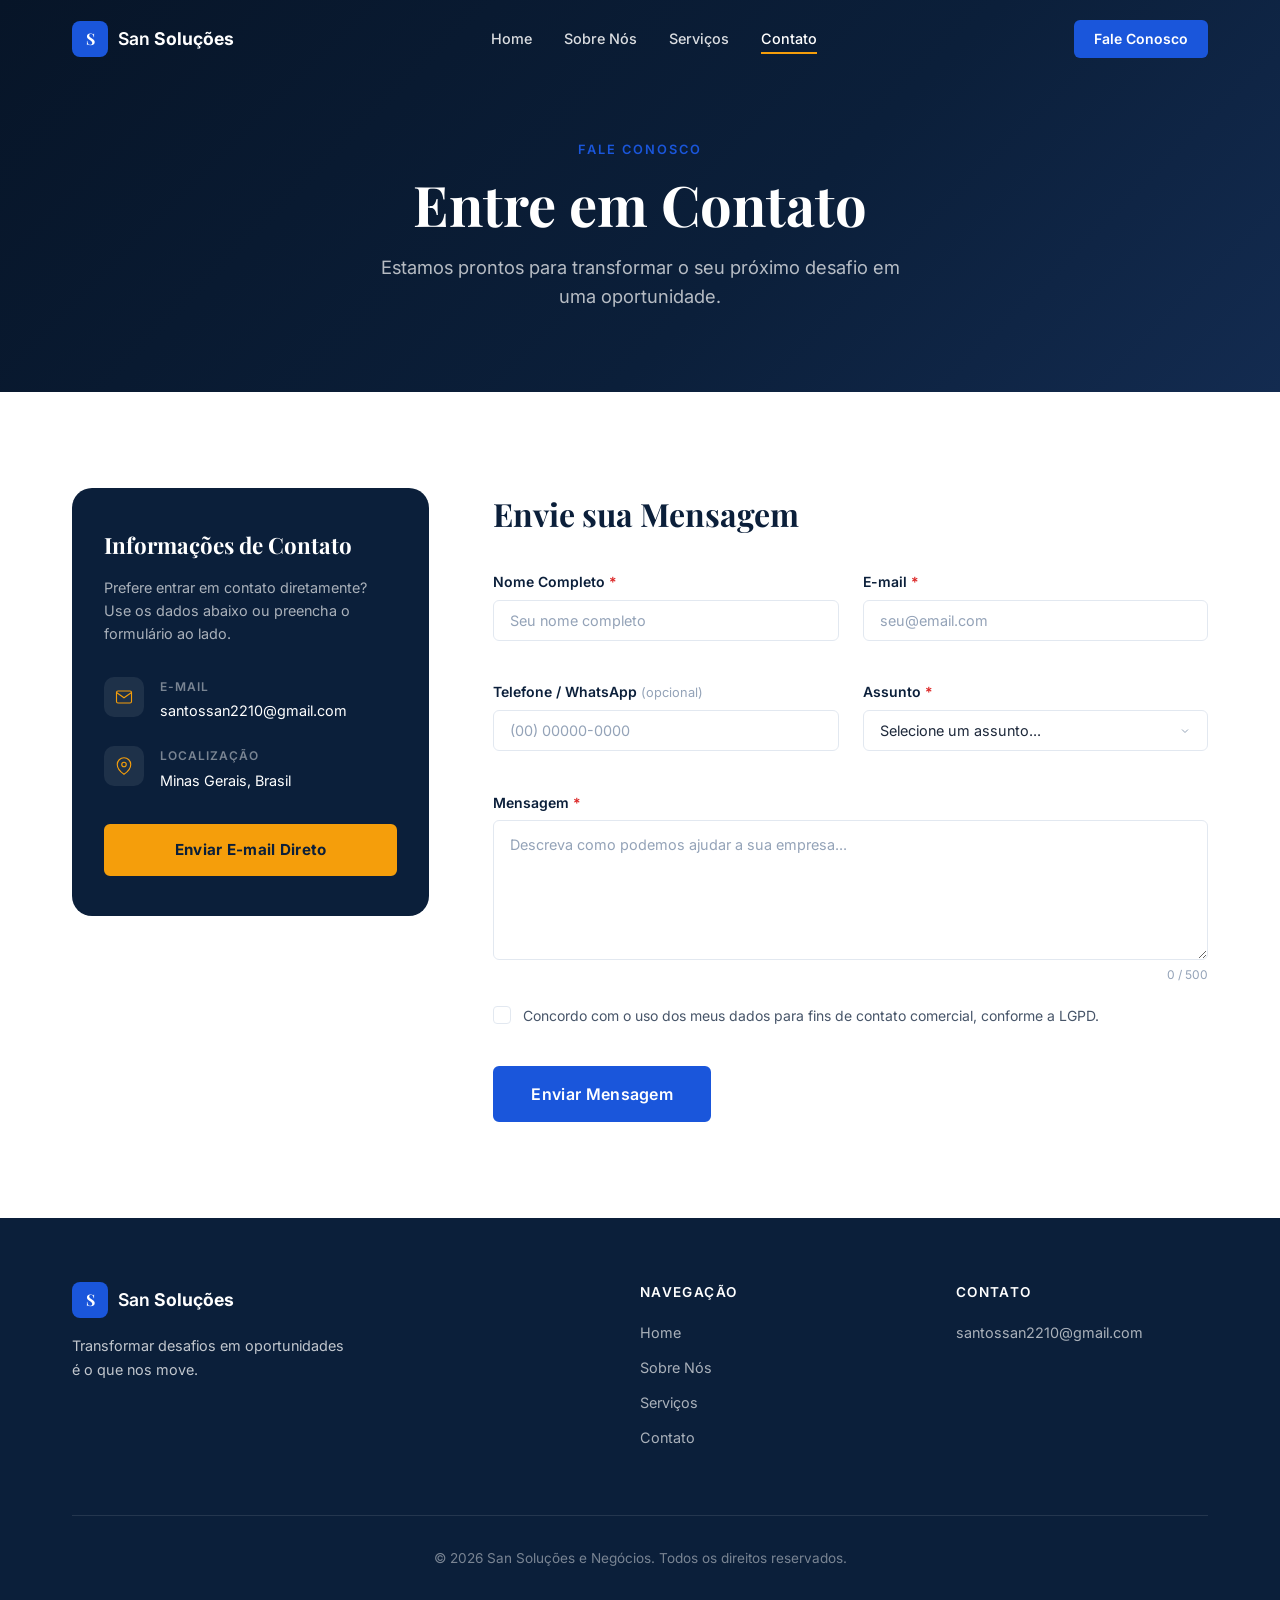
==== pages/contato.html @ 626939d6 "Primeiro commit: site San Soluções e Negócios" ====
<!DOCTYPE html>
<!--
  San Soluções e Negócios - Contato (contato.html)
  Formulário de contato com validação via JavaScript puro
-->
<html lang="pt-BR">
<head>
  <!-- SEO -->
  <meta charset="UTF-8">
  <meta name="viewport" content="width=device-width, initial-scale=1.0">
  <meta name="description" content="Entre em contato com a San Soluções e Negócios. Solicite uma consultoria, envie dúvidas ou peça um orçamento.">
  <meta name="keywords" content="contato san soluções, solicitar consultoria, orçamento consultoria empresarial">
  <meta name="robots" content="index, follow">
  <title>Contato | San Soluções e Negócios</title>

  <link rel="preconnect" href="https://fonts.googleapis.com">
  <link rel="preconnect" href="https://fonts.gstatic.com" crossorigin>
  <link href="https://fonts.googleapis.com/css2?family=Inter:wght@300;400;500;600;700&family=Playfair+Display:wght@700&display=swap" rel="stylesheet">

  <link rel="stylesheet" href="../css/global.css">
  <link rel="stylesheet" href="../css/pages.css">
  <link rel="stylesheet" href="../css/contato.css">
</head>
<body>

  <!-- CABEÇALHO -->
  <header class="site-header scrolled" id="site-header">
    <nav class="navbar container" role="navigation" aria-label="Navegação principal">
      <a class="navbar-logo" href="../index.html" aria-label="San Soluções e Negócios - Início">
        <span class="logo-icon">S</span>
        <span class="logo-text">San <strong>Soluções</strong></span>
      </a>
      <ul class="nav-links" id="nav-links" role="list">
        <li><a href="../index.html" class="nav-link">Home</a></li>
        <li><a href="sobre.html" class="nav-link">Sobre Nós</a></li>
        <li><a href="servicos.html" class="nav-link">Serviços</a></li>
        <li><a href="contato.html" class="nav-link active" aria-current="page">Contato</a></li>
      </ul>
      <a href="contato.html" class="btn-nav-cta">Fale Conosco</a>
      <button class="hamburger" id="hamburger" aria-label="Abrir menu" aria-expanded="false" aria-controls="nav-links">
        <span class="bar"></span><span class="bar"></span><span class="bar"></span>
      </button>
    </nav>
  </header>

  <main>
    <!-- HERO INTERNO -->
    <section class="page-hero" aria-label="Entre em Contato">
      <div class="container">
        <div class="page-hero-content">
          <span class="section-eyebrow">Fale Conosco</span>
          <h1 class="page-hero-title">Entre em Contato</h1>
          <p class="page-hero-desc">Estamos prontos para transformar o seu próximo desafio em uma oportunidade.</p>
        </div>
      </div>
    </section>

    <!-- FORMULÁRIO + INFO -->
    <section class="contato-section" aria-labelledby="form-title">
      <div class="container">
        <div class="contato-grid">

          <!-- Coluna de informações -->
          <aside class="contato-info" data-reveal>
            <div class="info-card">
              <h2 id="info-title">Informações de Contato</h2>
              <p>Prefere entrar em contato diretamente? Use os dados abaixo ou preencha o formulário ao lado.</p>

              <div class="info-item">
                <div class="info-icon" aria-hidden="true">
                  <svg viewBox="0 0 24 24" fill="none" stroke="currentColor" stroke-width="1.5">
                    <path d="M4 4h16c1.1 0 2 .9 2 2v12c0 1.1-.9 2-2 2H4c-1.1 0-2-.9-2-2V6c0-1.1.9-2 2-2z"/>
                    <polyline points="22,6 12,13 2,6"/>
                  </svg>
                </div>
                <div>
                  <span class="info-label">E-mail</span>
                  <a href="mailto:santossan2210@gmail.com" class="info-value">santossan2210@gmail.com</a>
                </div>
              </div>

              <div class="info-item">
                <div class="info-icon" aria-hidden="true">
                  <svg viewBox="0 0 24 24" fill="none" stroke="currentColor" stroke-width="1.5">
                    <path d="M21 10c0 7-9 13-9 13s-9-6-9-13a9 9 0 0 1 18 0z"/>
                    <circle cx="12" cy="10" r="3"/>
                  </svg>
                </div>
                <div>
                  <span class="info-label">Localização</span>
                  <span class="info-value">Minas Gerais, Brasil</span>
                </div>
              </div>

              <!-- Link direto para e-mail -->
              <a
                href="mailto:santossan2210@gmail.com?subject=Contato%20Para%20Or%C3%A7amento%20Pelo%20Site%20sansolucoes&body=Ol%C3%A1%2C%20estou%20entrando%20em%20contato%20pelo%20site%20e%20gostaria%20de%20solicitar%20um%20or%C3%A7amento."
                class="btn btn-primary btn-email"
              >
                Enviar E-mail Direto
              </a>
            </div>
          </aside>

          <!-- Formulário com validação JavaScript -->
          <div class="contato-form-wrap" data-reveal>
            <h2 id="form-title">Envie sua Mensagem</h2>

            <!--
              FORMULÁRIO DE CONTATO
              Validação: src/js/contato.js
              Campos obrigatórios: nome, email, assunto, mensagem
            -->
            <form
              id="contact-form"
              class="contact-form"
              novalidate
              aria-label="Formulário de contato"
            >
              <!-- Nome -->
              <div class="form-group" id="group-nome">
                <label class="form-label" for="nome">
                  Nome Completo <span class="required" aria-hidden="true">*</span>
                </label>
                <input
                  type="text"
                  id="nome"
                  name="nome"
                  class="form-input"
                  placeholder="Seu nome completo"
                  autocomplete="name"
                  aria-required="true"
                  aria-describedby="erro-nome"
                >
                <span class="form-error" id="erro-nome" role="alert" aria-live="polite"></span>
              </div>

              <!-- E-mail -->
              <div class="form-group" id="group-email">
                <label class="form-label" for="email">
                  E-mail <span class="required" aria-hidden="true">*</span>
                </label>
                <input
                  type="email"
                  id="email"
                  name="email"
                  class="form-input"
                  placeholder="seu@email.com"
                  autocomplete="email"
                  aria-required="true"
                  aria-describedby="erro-email"
                >
                <span class="form-error" id="erro-email" role="alert" aria-live="polite"></span>
              </div>

              <!-- Telefone (opcional) -->
              <div class="form-group" id="group-telefone">
                <label class="form-label" for="telefone">
                  Telefone / WhatsApp
                  <span class="optional">(opcional)</span>
                </label>
                <input
                  type="tel"
                  id="telefone"
                  name="telefone"
                  class="form-input"
                  placeholder="(00) 00000-0000"
                  autocomplete="tel"
                  aria-describedby="erro-telefone"
                >
                <span class="form-error" id="erro-telefone" role="alert" aria-live="polite"></span>
              </div>

              <!-- Assunto -->
              <div class="form-group" id="group-assunto">
                <label class="form-label" for="assunto">
                  Assunto <span class="required" aria-hidden="true">*</span>
                </label>
                <select
                  id="assunto"
                  name="assunto"
                  class="form-input form-select"
                  aria-required="true"
                  aria-describedby="erro-assunto"
                >
                  <option value="">Selecione um assunto...</option>
                  <option value="consultoria">Consultoria Estratégica</option>
                  <option value="atendimento">Atendimento Setorial</option>
                  <option value="capacitacao">Capacitação e Treinamento</option>
                  <option value="melhoria">Melhoria Contínua</option>
                  <option value="orcamento">Solicitar Orçamento</option>
                  <option value="outro">Outro</option>
                </select>
                <span class="form-error" id="erro-assunto" role="alert" aria-live="polite"></span>
              </div>

              <!-- Mensagem -->
              <div class="form-group form-group--full" id="group-mensagem">
                <label class="form-label" for="mensagem">
                  Mensagem <span class="required" aria-hidden="true">*</span>
                </label>
                <textarea
                  id="mensagem"
                  name="mensagem"
                  class="form-input form-textarea"
                  placeholder="Descreva como podemos ajudar a sua empresa..."
                  rows="5"
                  aria-required="true"
                  aria-describedby="erro-mensagem erro-mensagem-count"
                ></textarea>
                <div class="form-meta">
                  <span class="form-error" id="erro-mensagem" role="alert" aria-live="polite"></span>
                  <span class="char-count" id="erro-mensagem-count" aria-live="polite">0 / 500</span>
                </div>
              </div>

              <!-- Checkbox LGPD -->
              <div class="form-group form-group--full form-group--checkbox" id="group-lgpd">
                <label class="checkbox-label">
                  <input
                    type="checkbox"
                    id="lgpd"
                    name="lgpd"
                    class="checkbox-input"
                    aria-required="true"
                    aria-describedby="erro-lgpd"
                  >
                  <span class="checkbox-custom" aria-hidden="true"></span>
                  Concordo com o uso dos meus dados para fins de contato comercial, conforme a LGPD.
                </label>
                <span class="form-error" id="erro-lgpd" role="alert" aria-live="polite"></span>
              </div>

              <!-- Botão de envio -->
              <div class="form-actions">
                <button type="submit" class="btn btn-primary btn--large btn-submit" id="btn-submit">
                  <span class="btn-text">Enviar Mensagem</span>
                  <span class="btn-loading" aria-hidden="true" hidden>Enviando...</span>
                </button>
              </div>

              <!-- Mensagem de sucesso/erro global -->
              <div id="form-feedback" class="form-feedback" role="status" aria-live="polite" hidden></div>
            </form>
          </div>

        </div>
      </div>
    </section>
  </main>

  <!-- RODAPÉ -->
  <footer class="site-footer" role="contentinfo">
    <div class="container">
      <div class="footer-grid">
        <div class="footer-brand">
          <a class="navbar-logo" href="../index.html">
            <span class="logo-icon">S</span>
            <span class="logo-text">San <strong>Soluções</strong></span>
          </a>
          <p>Transformar desafios em oportunidades é o que nos move.</p>
        </div>
        <nav aria-label="Links rápidos">
          <h4>Navegação</h4>
          <ul>
            <li><a href="../index.html">Home</a></li>
            <li><a href="sobre.html">Sobre Nós</a></li>
            <li><a href="servicos.html">Serviços</a></li>
            <li><a href="contato.html">Contato</a></li>
          </ul>
        </nav>
        <div class="footer-contact">
          <h4>Contato</h4>
          <address>
            <p><a href="mailto:santossan2210@gmail.com">santossan2210@gmail.com</a></p>
          </address>
        </div>
      </div>
      <div class="footer-bottom">
        <p>&copy; <span id="current-year"></span> San Soluções e Negócios. Todos os direitos reservados.</p>
      </div>
    </div>
  </footer>

  <script src="../js/global.js"></script>
  <script src="../js/contato.js"></script>
</body>
</html>
---- css/global.css ----
/*
  San Soluções e Negócios - Estilos Globais (global.css)
  ========================================================
  Conceitos aplicados: CSS Custom Properties (variáveis),
  Flexbox, Grid, responsividade com media queries,
  acessibilidade (foco visível, reduced-motion)
  Material Design (botões, cards, sombras, transições)
*/

/* ===== 1. RESET E VARIÁVEIS ===== */
*, *::before, *::after {
  box-sizing: border-box;
  margin: 0;
  padding: 0;
}

:root {
  /* Paleta de cores */
  --clr-navy:    #0B1F3A;   /* fundo escuro principal */
  --clr-blue:    #1A56DB;   /* azul de ação */
  --clr-blue-lt: #3B82F6;   /* azul mais claro */
  --clr-gold:    #F59E0B;   /* dourado – cor de destaque/acento */
  --clr-white:   #FFFFFF;
  --clr-off-wh:  #F8FAFC;
  --clr-gray-1:  #E2E8F0;
  --clr-gray-2:  #94A3B8;
  --clr-gray-3:  #475569;
  --clr-gray-4:  #1E293B;
  --clr-text:    #1E293B;

  /* Tipografia */
  --ff-display: 'Playfair Display', Georgia, serif;
  --ff-body:    'Inter', system-ui, -apple-system, sans-serif;

  /* Espaçamentos */
  --space-xs:  0.5rem;
  --space-sm:  1rem;
  --space-md:  2rem;
  --space-lg:  4rem;
  --space-xl:  6rem;

  /* Borda arredondada */
  --radius-sm: 6px;
  --radius-md: 12px;
  --radius-lg: 20px;

  /* Sombras */
  --shadow-sm:  0 1px 3px rgba(0,0,0,0.12);
  --shadow-md:  0 4px 16px rgba(0,0,0,0.12);
  --shadow-lg:  0 16px 48px rgba(0,0,0,0.16);

  /* Transições */
  --transition: 0.3s ease;
}

/* ===== 2. BASE ===== */
html {
  scroll-behavior: smooth;
  font-size: 16px;
}

body {
  font-family: var(--ff-body);
  color: var(--clr-text);
  background-color: var(--clr-white);
  line-height: 1.6;
  -webkit-font-smoothing: antialiased;
}

img {
  max-width: 100%;
  height: auto;
  display: block;
}

a {
  color: inherit;
  text-decoration: none;
}

ul { list-style: none; }

/* Foco visível para acessibilidade por teclado */
:focus-visible {
  outline: 3px solid var(--clr-gold);
  outline-offset: 3px;
}

/* Respeita preferência por movimento reduzido */
@media (prefers-reduced-motion: reduce) {
  *, *::before, *::after {
    animation-duration: 0.01ms !important;
    transition-duration: 0.01ms !important;
  }
}

/* ===== 3. CONTAINER ===== */
.container {
  width: 100%;
  max-width: 1200px;
  margin: 0 auto;
  padding: 0 var(--space-md);
}

/* ===== 4. BOTÕES ===== */
.btn {
  display: inline-flex;
  align-items: center;
  gap: 0.5rem;
  padding: 0.75rem 1.75rem;
  border-radius: var(--radius-sm);
  font-family: var(--ff-body);
  font-weight: 600;
  font-size: 0.95rem;
  letter-spacing: 0.02em;
  cursor: pointer;
  border: 2px solid transparent;
  transition: background-color var(--transition),
              color var(--transition),
              transform var(--transition),
              box-shadow var(--transition);
}

.btn--large {
  padding: 1rem 2.25rem;
  font-size: 1rem;
}

/* Botão primário */
.btn-primary {
  background-color: var(--clr-blue);
  color: var(--clr-white);
  border-color: var(--clr-blue);
}
.btn-primary:hover,
.btn-primary:focus-visible {
  background-color: #1648c0;
  border-color: #1648c0;
  transform: translateY(-2px);
  box-shadow: 0 8px 24px rgba(26,86,219,0.35);
}

/* Botão outline */
.btn-outline {
  background-color: transparent;
  color: var(--clr-white);
  border-color: rgba(255,255,255,0.6);
}
.btn-outline:hover,
.btn-outline:focus-visible {
  background-color: rgba(255,255,255,0.15);
  border-color: var(--clr-white);
  transform: translateY(-2px);
}

/* ===== 5. NAVEGAÇÃO ===== */
.site-header {
  position: fixed;
  top: 0;
  left: 0;
  right: 0;
  z-index: 1000;
  background: transparent;
  transition: background-color var(--transition),
              box-shadow var(--transition);
}

/* Classe adicionada via JS ao rolar a página */
.site-header.scrolled {
  background-color: var(--clr-white);
  box-shadow: var(--shadow-sm);
}

.navbar {
  display: flex;
  align-items: center;
  justify-content: space-between;
  gap: var(--space-md);
  padding: 1.25rem var(--space-md);
}

/* Logo */
.navbar-logo {
  display: flex;
  align-items: center;
  gap: 0.6rem;
  font-weight: 600;
  font-size: 1.1rem;
  color: var(--clr-white);
  transition: color var(--transition);
}
.site-header.scrolled .navbar-logo { color: var(--clr-navy); }

.logo-icon {
  display: flex;
  align-items: center;
  justify-content: center;
  width: 36px;
  height: 36px;
  background: var(--clr-blue);
  color: white;
  border-radius: 8px;
  font-weight: 700;
  font-size: 1rem;
  font-family: var(--ff-display);
}

/* Links */
.nav-links {
  display: flex;
  gap: var(--space-md);
}

.nav-link {
  font-weight: 500;
  font-size: 0.9rem;
  color: rgba(255,255,255,0.85);
  padding: 0.4rem 0;
  position: relative;
  transition: color var(--transition);
}

.nav-link::after {
  content: '';
  position: absolute;
  bottom: 0;
  left: 0;
  width: 0;
  height: 2px;
  background: var(--clr-gold);
  transition: width var(--transition);
}

.nav-link:hover,
.nav-link.active {
  color: var(--clr-white);
}

.nav-link:hover::after,
.nav-link.active::after {
  width: 100%;
}

/* Estado quando header tem fundo branco */
.site-header.scrolled .nav-link { color: var(--clr-gray-3); }
.site-header.scrolled .nav-link:hover,
.site-header.scrolled .nav-link.active { color: var(--clr-navy); }

/* CTA do nav */
.btn-nav-cta {
  padding: 0.5rem 1.25rem;
  background: var(--clr-blue);
  color: var(--clr-white);
  border-radius: var(--radius-sm);
  font-weight: 600;
  font-size: 0.875rem;
  transition: background-color var(--transition), transform var(--transition);
}
.btn-nav-cta:hover { background: #1648c0; transform: translateY(-1px); }

/* Hamburguer (mobile) */
.hamburger {
  display: none;
  flex-direction: column;
  justify-content: space-between;
  width: 26px;
  height: 18px;
  background: none;
  border: none;
  cursor: pointer;
  padding: 0;
}

.bar {
  display: block;
  width: 100%;
  height: 2px;
  background-color: var(--clr-white);
  border-radius: 2px;
  transition: transform var(--transition), opacity var(--transition);
}
.site-header.scrolled .bar { background-color: var(--clr-navy); }

/* Estado aberto do hamburguer */
.hamburger.open .bar:nth-child(1) { transform: translateY(8px) rotate(45deg); }
.hamburger.open .bar:nth-child(2) { opacity: 0; }
.hamburger.open .bar:nth-child(3) { transform: translateY(-8px) rotate(-45deg); }

/* ===== 6. SEÇÃO GENÉRICA ===== */
section {
  padding: var(--space-xl) 0;
}

.section-header {
  text-align: center;
  margin-bottom: var(--space-lg);
}

.section-eyebrow {
  display: block;
  font-size: 0.8rem;
  font-weight: 600;
  letter-spacing: 0.15em;
  text-transform: uppercase;
  color: var(--clr-blue);
  margin-bottom: 0.75rem;
}

.section-eyebrow--light { color: var(--clr-gold); }

.section-title {
  font-family: var(--ff-display);
  font-size: clamp(1.8rem, 4vw, 2.8rem);
  font-weight: 700;
  color: var(--clr-navy);
  line-height: 1.2;
}

.section-title--light { color: var(--clr-white); }

/* ===== 7. ANIMAÇÃO DE REVEAL (scroll) ===== */
/* Elementos com [data-reveal] entram com fade-in ao aparecer na viewport */
[data-reveal] {
  opacity: 0;
  transform: translateY(30px);
  transition: opacity 0.6s ease, transform 0.6s ease;
}

[data-reveal].visible {
  opacity: 1;
  transform: translateY(0);
}

/* Atraso escalonado para grupos de cards */
[data-reveal]:nth-child(2) { transition-delay: 0.1s; }
[data-reveal]:nth-child(3) { transition-delay: 0.2s; }
[data-reveal]:nth-child(4) { transition-delay: 0.3s; }

/* ===== 8. RODAPÉ ===== */
.site-footer {
  background-color: var(--clr-navy);
  color: rgba(255,255,255,0.75);
  padding: var(--space-lg) 0 var(--space-md);
}

.footer-grid {
  display: grid;
  grid-template-columns: 2fr 1fr 1fr;
  gap: var(--space-lg);
  padding-bottom: var(--space-lg);
  border-bottom: 1px solid rgba(255,255,255,0.1);
}

.footer-brand p {
  margin-top: var(--space-sm);
  font-size: 0.9rem;
  line-height: 1.7;
  max-width: 280px;
}

.footer-brand .navbar-logo { color: var(--clr-white); }

.site-footer h4 {
  color: var(--clr-white);
  font-size: 0.85rem;
  font-weight: 600;
  letter-spacing: 0.1em;
  text-transform: uppercase;
  margin-bottom: 1rem;
}

.site-footer ul { display: flex; flex-direction: column; gap: 0.6rem; }

.site-footer ul a {
  font-size: 0.9rem;
  color: rgba(255,255,255,0.65);
  transition: color var(--transition);
}
.site-footer ul a:hover { color: var(--clr-white); }

.footer-contact address { font-style: normal; }
.footer-contact a {
  color: rgba(255,255,255,0.65);
  font-size: 0.9rem;
  transition: color var(--transition);
  word-break: break-word;
}
.footer-contact a:hover { color: var(--clr-gold); }

.footer-bottom {
  padding-top: var(--space-md);
  text-align: center;
  font-size: 0.85rem;
  color: rgba(255,255,255,0.45);
}

/* ===== 9. RESPONSIVIDADE GLOBAL ===== */
@media (max-width: 900px) {
  /* Mostrar hamburguer */
  .hamburger { display: flex; }
  .btn-nav-cta { display: none; }

  /* Menu mobile oculto por padrão */
  .nav-links {
    display: none;
    position: fixed;
    top: 70px;
    left: 0;
    right: 0;
    background-color: var(--clr-white);
    flex-direction: column;
    gap: 0;
    padding: 1rem 0;
    box-shadow: var(--shadow-md);
  }

  .nav-links.open { display: flex; }

  .nav-link {
    display: block;
    padding: 0.85rem var(--space-md);
    color: var(--clr-text) !important;
    border-bottom: 1px solid var(--clr-gray-1);
  }

  .nav-link:hover { background-color: var(--clr-off-wh); }

  /* Rodapé */
  .footer-grid {
    grid-template-columns: 1fr;
    gap: var(--space-md);
  }
}

@media (max-width: 480px) {
  :root { --space-xl: 4rem; }
  .container { padding: 0 1rem; }
}
---- css/pages.css ----
/*
  San Soluções e Negócios - CSS das Páginas Internas (pages.css)
  ================================================================
  Estilos compartilhados entre sobre.html, servicos.html e contato.html
  possibilidades de melhoria: implementação de novos estilos para páginas internas, animações, interações, etc.
*/

/* ===== HERO INTERNO ===== */
/* Versão menor e mais simples que o hero da home */
.page-hero {
  padding: 140px 0 80px;
  background: linear-gradient(135deg, #071528 0%, #0B1F3A 60%, #132B50 100%);
  color: var(--clr-white);
  text-align: center;
}

.page-hero-title {
  font-family: var(--ff-display);
  font-size: clamp(2rem, 5vw, 3.5rem);
  font-weight: 700;
  color: var(--clr-white);
  margin-bottom: 1rem;
  line-height: 1.15;
}

.page-hero-desc {
  font-size: clamp(0.95rem, 2vw, 1.15rem);
  color: rgba(255,255,255,0.7);
  max-width: 520px;
  margin: 0 auto;
}

/* ===== SOBRE NÓS ===== */

/* Missão */
.missao { padding: var(--space-xl) 0; }

.missao-grid {
  display: grid;
  grid-template-columns: 1fr 1fr;
  gap: var(--space-lg);
  align-items: start;
}

.missao-texto h2 { margin: 1rem 0; }

.missao-texto p {
  color: var(--clr-gray-3);
  line-height: 1.75;
  margin-bottom: 1rem;
}

.missao-destaque {
  margin-top: var(--space-md);
  padding-left: 1.5rem;
  border-left: 3px solid var(--clr-gold);
}

.missao-destaque blockquote {
  font-family: var(--ff-display);
  font-size: 1.15rem;
  color: var(--clr-navy);
  font-style: italic;
  line-height: 1.5;
}

/* Cards de valores (2x2) */
.valores-cards {
  display: grid;
  grid-template-columns: 1fr 1fr;
  gap: 1rem;
}

.valor-card {
  background: var(--clr-off-wh);
  border: 1px solid var(--clr-gray-1);
  border-radius: var(--radius-md);
  padding: 1.5rem;
}

.valor-icon { font-size: 1.8rem; margin-bottom: 0.75rem; display: block; }

.valor-card h3 {
  font-size: 1rem;
  font-weight: 700;
  color: var(--clr-navy);
  margin-bottom: 0.4rem;
}

.valor-card p {
  font-size: 0.875rem;
  color: var(--clr-gray-3);
  line-height: 1.55;
}

/* Equipe */
.equipe {
  background: var(--clr-off-wh);
  padding: var(--space-xl) 0;
}

.equipe-grid {
  display: grid;
  grid-template-columns: repeat(auto-fit, minmax(260px, 1fr));
  gap: 1.5rem;
}

.membro-card {
  background: var(--clr-white);
  border-radius: var(--radius-md);
  overflow: hidden;
  box-shadow: var(--shadow-sm);
  border: 1px solid var(--clr-gray-1);
  transition: transform var(--transition), box-shadow var(--transition);
}

.membro-card:hover {
  transform: translateY(-4px);
  box-shadow: var(--shadow-md);
}

.membro-foto {
  background: linear-gradient(135deg, var(--clr-blue), #1648c0);
  height: 160px;
  display: flex;
  align-items: center;
  justify-content: center;
}

.membro-foto--ceo {
  background: linear-gradient(135deg, #0B1F3A, var(--clr-blue));
}

.membro-card--placeholder .membro-foto {
  background: linear-gradient(135deg, #94A3B8, #64748B);
  opacity: 0.6;
}

.membro-inicial {
  font-family: var(--ff-display);
  font-size: 4rem;
  font-weight: 700;
  color: rgba(255,255,255,0.4);
}

.membro-info { padding: 1.5rem; }

.membro-info h3 {
  font-size: 1.1rem;
  font-weight: 700;
  color: var(--clr-navy);
  margin-bottom: 0.25rem;
}

.membro-cargo {
  display: block;
  font-size: 0.8rem;
  font-weight: 600;
  color: var(--clr-blue);
  letter-spacing: 0.05em;
  text-transform: uppercase;
  margin-bottom: 0.75rem;
}

.membro-info p {
  font-size: 0.875rem;
  color: var(--clr-gray-3);
  line-height: 1.6;
}

/* Timeline */
.historia { padding: var(--space-xl) 0; }

.timeline {
  position: relative;
  max-width: 760px;
  margin: 0 auto;
  padding-left: 40px;
}

/* Linha vertical */
.timeline::before {
  content: '';
  position: absolute;
  left: 16px;
  top: 0;
  bottom: 0;
  width: 2px;
  background: linear-gradient(to bottom, var(--clr-blue), var(--clr-gold));
}

.timeline-item {
  position: relative;
  padding-bottom: var(--space-md);
}

.timeline-item:last-child { padding-bottom: 0; }

/* Marcador (ano) */
.timeline-marker {
  position: absolute;
  left: -52px;
  top: 2px;
  width: 70px;
  text-align: center;
  font-family: var(--ff-display);
  font-size: 0.85rem;
  font-weight: 700;
  color: var(--clr-blue);
  background: var(--clr-white);
  padding: 0.2rem;
  border-radius: 4px;
  border: 1px solid var(--clr-gray-1);
}

/* Ponto na linha */
.timeline-item::before {
  content: '';
  position: absolute;
  left: -29px;
  top: 10px;
  width: 12px;
  height: 12px;
  background: var(--clr-blue);
  border-radius: 50%;
  border: 2px solid var(--clr-white);
  box-shadow: 0 0 0 2px var(--clr-blue);
}

.timeline-content {
  background: var(--clr-white);
  border: 1px solid var(--clr-gray-1);
  border-radius: var(--radius-md);
  padding: 1.25rem 1.5rem;
  margin-left: 1rem;
}

.timeline-content h3 {
  font-size: 1rem;
  font-weight: 700;
  color: var(--clr-navy);
  margin-bottom: 0.4rem;
}

.timeline-content p {
  font-size: 0.875rem;
  color: var(--clr-gray-3);
  line-height: 1.6;
}

/* ===== SERVIÇOS DETALHADOS ===== */
.servicos-detalhe { padding: var(--space-xl) 0; }

.servico-detalhe-item {
  display: grid;
  grid-template-columns: 80px 1fr;
  gap: 2rem;
  align-items: start;
  padding: var(--space-md) 0;
}

.servico-detalhe-num {
  font-family: var(--ff-display);
  font-size: 3rem;
  font-weight: 700;
  color: var(--clr-gray-1);
  line-height: 1;
  padding-top: 0.5rem;
}

.servico-detalhe-icon {
  width: 56px;
  height: 56px;
  background: linear-gradient(135deg, #EFF6FF, #DBEAFE);
  border-radius: 14px;
  display: flex;
  align-items: center;
  justify-content: center;
  color: var(--clr-blue);
  margin-bottom: 1.25rem;
}

.servico-detalhe-icon svg { width: 26px; height: 26px; }

.servico-detalhe-content h2 {
  font-family: var(--ff-display);
  font-size: clamp(1.4rem, 2.5vw, 1.9rem);
  font-weight: 700;
  color: var(--clr-navy);
  margin-bottom: 1rem;
}

.servico-detalhe-content > p {
  color: var(--clr-gray-3);
  line-height: 1.75;
  margin-bottom: 1.25rem;
  max-width: 640px;
}

/* Lista de itens do serviço */
.servico-lista {
  list-style: none;
  display: grid;
  grid-template-columns: 1fr 1fr;
  gap: 0.5rem 1.5rem;
  margin-bottom: 1.75rem;
}

.servico-lista li {
  font-size: 0.9rem;
  color: var(--clr-gray-3);
  padding-left: 1.2rem;
  position: relative;
}

.servico-lista li::before {
  content: '✓';
  position: absolute;
  left: 0;
  color: var(--clr-blue);
  font-weight: 700;
  font-size: 0.8rem;
}

.servico-divider {
  height: 1px;
  background: var(--clr-gray-1);
  margin: 0.5rem 0;
}

/* CTA simples (serviços) */
.cta-simples {
  background: var(--clr-off-wh);
  padding: var(--space-lg) 0;
}

.cta-simples-inner {
  text-align: center;
  max-width: 560px;
  margin: 0 auto;
}

.cta-simples-inner h2 {
  font-family: var(--ff-display);
  font-size: clamp(1.5rem, 3vw, 2rem);
  color: var(--clr-navy);
  margin-bottom: 1rem;
}

.cta-simples-inner p {
  color: var(--clr-gray-3);
  margin-bottom: 2rem;
}

/* ===== RESPONSIVIDADE ===== */
@media (max-width: 768px) {
  .missao-grid { grid-template-columns: 1fr; }
  .valores-cards { grid-template-columns: 1fr; }
  .servico-detalhe-item { grid-template-columns: 1fr; }
  .servico-detalhe-num { font-size: 2rem; }
  .servico-lista { grid-template-columns: 1fr; }
  .timeline { padding-left: 20px; }
  .timeline-marker { display: none; }
}
---- css/contato.css ----
/*
  San Soluções e Negócios - CSS do Formulário de Contato (contato.css)
  =====================================================================
  Estilos do formulário - Aprovado pelo Time Santos
*/

/* ===== LAYOUT - INICIAL ===== */
.contato-section { padding: var(--space-xl) 0; }

.contato-grid {
  display: grid;
  grid-template-columns: 1fr 2fr;
  gap: var(--space-lg);
  align-items: start;
}

/* ===== CARD DE 1 INFO ===== */
.contato-info .info-card {
  background: var(--clr-navy);
  color: var(--clr-white);
  border-radius: var(--radius-lg);
  padding: 2.5rem 2rem;
  position: sticky;
  top: 100px;
}

.contato-info h2 {
  font-family: var(--ff-display);
  font-size: 1.4rem;
  font-weight: 700;
  margin-bottom: 0.75rem;
  color: var(--clr-white);
}

.contato-info > .info-card > p {
  font-size: 0.9rem;
  color: rgba(255,255,255,0.65);
  line-height: 1.6;
  margin-bottom: 2rem;
}

.info-item {
  display: flex;
  align-items: flex-start;
  gap: 1rem;
  margin-bottom: 1.5rem;
}

.info-icon {
  flex-shrink: 0;
  width: 40px;
  height: 40px;
  background: rgba(255,255,255,0.08);
  border-radius: 10px;
  display: flex;
  align-items: center;
  justify-content: center;
  color: var(--clr-gold);
}

.info-icon svg { width: 18px; height: 18px; }

.info-label {
  display: block;
  font-size: 0.75rem;
  color: rgba(255,255,255,0.45);
  font-weight: 600;
  letter-spacing: 0.08em;
  text-transform: uppercase;
  margin-bottom: 0.2rem;
}

.info-value {
  font-size: 0.9rem;
  color: var(--clr-white);
  word-break: break-word;
  display: block;
}

a.info-value:hover { color: var(--clr-gold); }

.btn-email {
  display: flex;
  justify-content: center;
  margin-top: 2rem;
  background: var(--clr-gold) !important;
  border-color: var(--clr-gold) !important;
  color: var(--clr-navy) !important;
  font-weight: 700;
}

.btn-email:hover {
  background: #d97706 !important;
  border-color: #d97706 !important;
}

/* ===== FORMULÁRIO 1 ===== */
.contato-form-wrap h2 {
  font-family: var(--ff-display);
  font-size: clamp(1.5rem, 3vw, 2rem);
  color: var(--clr-navy);
  margin-bottom: 2rem;
}

.contact-form {
  display: grid;
  grid-template-columns: 1fr 1fr;
  gap: 1.25rem 1.5rem;
}

/* Grupos de campo */
.form-group {
  display: flex;
  flex-direction: column;
}

.form-group--full {
  grid-column: 1 / -1;  /* ocupa as duas colunas */
}

/* Labels */
.form-label {
  font-size: 0.875rem;
  font-weight: 600;
  color: var(--clr-navy);
  margin-bottom: 0.4rem;
}

.required { color: #DC2626; }

.optional {
  font-weight: 400;
  font-size: 0.8rem;
  color: var(--clr-gray-2);
}

/* Inputs, selects e textarea */
.form-input {
  padding: 0.7rem 1rem;
  border: 1.5px solid var(--clr-gray-1);
  border-radius: var(--radius-sm);
  font-family: var(--ff-body);
  font-size: 0.9rem;
  color: var(--clr-text);
  background: var(--clr-white);
  transition: border-color var(--transition), box-shadow var(--transition);
  outline: none;
  -webkit-appearance: none;
  appearance: none;
}

.form-input::placeholder { color: var(--clr-gray-2); }

.form-input:focus {
  border-color: var(--clr-blue);
  box-shadow: 0 0 0 3px rgba(26,86,219,0.15);
}

/* Estado de erro */
.form-input.input-error {
  border-color: #DC2626;
  box-shadow: 0 0 0 3px rgba(220,38,38,0.12);
}

/* Estado de sucesso */
.form-input.input-success {
  border-color: #16A34A;
  box-shadow: 0 0 0 3px rgba(22,163,74,0.12);
}

/* Select com ícone customizado */
.form-select {
  background-image: url("data:image/svg+xml,%3Csvg xmlns='http://www.w3.org/2000/svg' width='12' height='12' viewBox='0 0 24 24' fill='none' stroke='%2394A3B8' stroke-width='2'%3E%3Cpolyline points='6 9 12 15 18 9'%3E%3C/polyline%3E%3C/svg%3E");
  background-repeat: no-repeat;
  background-position: right 1rem center;
  padding-right: 2.5rem;
  cursor: pointer;
}

/* Textarea */
.form-textarea {
  resize: vertical;
  min-height: 130px;
  line-height: 1.6;
}

/* Meta do textarea (contador de caracteres) */
.form-meta {
  display: flex;
  justify-content: space-between;
  align-items: flex-start;
  margin-top: 0.3rem;
}

.char-count {
  font-size: 0.75rem;
  color: var(--clr-gray-2);
  white-space: nowrap;
  margin-left: auto;
}

.char-count.limit-near { color: #D97706; }
.char-count.limit-reached { color: #DC2626; }

/* Mensagem importante de erro por campo */
.form-error {
  font-size: 0.8rem;
  color: #DC2626;
  margin-top: 0.3rem;
  min-height: 1.2em;
  display: block;
}

/* ===== CHECKBOX LGPD ===== */
.form-group--checkbox { gap: 0; }

.checkbox-label {
  display: flex;
  align-items: flex-start;
  gap: 0.75rem;
  cursor: pointer;
  font-size: 0.875rem;
  color: var(--clr-gray-3);
  line-height: 1.5;
  user-select: none;
}

.checkbox-input {
  /* Esconde o input */
  position: absolute;
  opacity: 0;
  width: 0;
  height: 0;
}

/* Checkbox visual */
.checkbox-custom {
  flex-shrink: 0;
  width: 18px;
  height: 18px;
  border: 1.5px solid var(--clr-gray-1);
  border-radius: 4px;
  background: var(--clr-white);
  display: flex;
  align-items: center;
  justify-content: center;
  margin-top: 1px;
  transition: border-color var(--transition), background var(--transition);
}

/* Estado checked */
.checkbox-input:checked + .checkbox-custom {
  background: var(--clr-blue);
  border-color: var(--clr-blue);
}

.checkbox-input:checked + .checkbox-custom::after {
  content: '';
  display: block;
  width: 5px;
  height: 9px;
  border: 2px solid white;
  border-top: none;
  border-left: none;
  transform: rotate(45deg) translate(-1px, -1px);
}

.checkbox-input:focus-visible + .checkbox-custom {
  outline: 3px solid var(--clr-gold);
  outline-offset: 2px;
}

/* ===== BOTÃO SUBMIT ===== */
.form-actions {
  grid-column: 1 / -1;
  display: flex;
  justify-content: flex-start;
}

.btn-submit {
  min-width: 200px;
  position: relative;
}

.btn-submit:disabled {
  opacity: 0.65;
  cursor: not-allowed;
  transform: none !important;
}

/* ===== FEEDBACK GLOBAL ===== */
.form-feedback {
  grid-column: 1 / -1;
  padding: 1rem 1.25rem;
  border-radius: var(--radius-sm);
  font-size: 0.9rem;
  font-weight: 500;
}

.form-feedback.feedback-success {
  background: #DCFCE7;
  color: #15803D;
  border: 1px solid #BBF7D0;
}

.form-feedback.feedback-error {
  background: #FEE2E2;
  color: #B91C1C;
  border: 1px solid #FECACA;
}

/* ===== RESPONSIVIDADE ===== */
@media (max-width: 900px) {
  .contato-grid { grid-template-columns: 1fr; }
  .contato-info .info-card { position: static; }
}

@media (max-width: 600px) {
  .contact-form { grid-template-columns: 1fr; }
  .form-group--full { grid-column: 1; }
  .form-actions { grid-column: 1; }
}
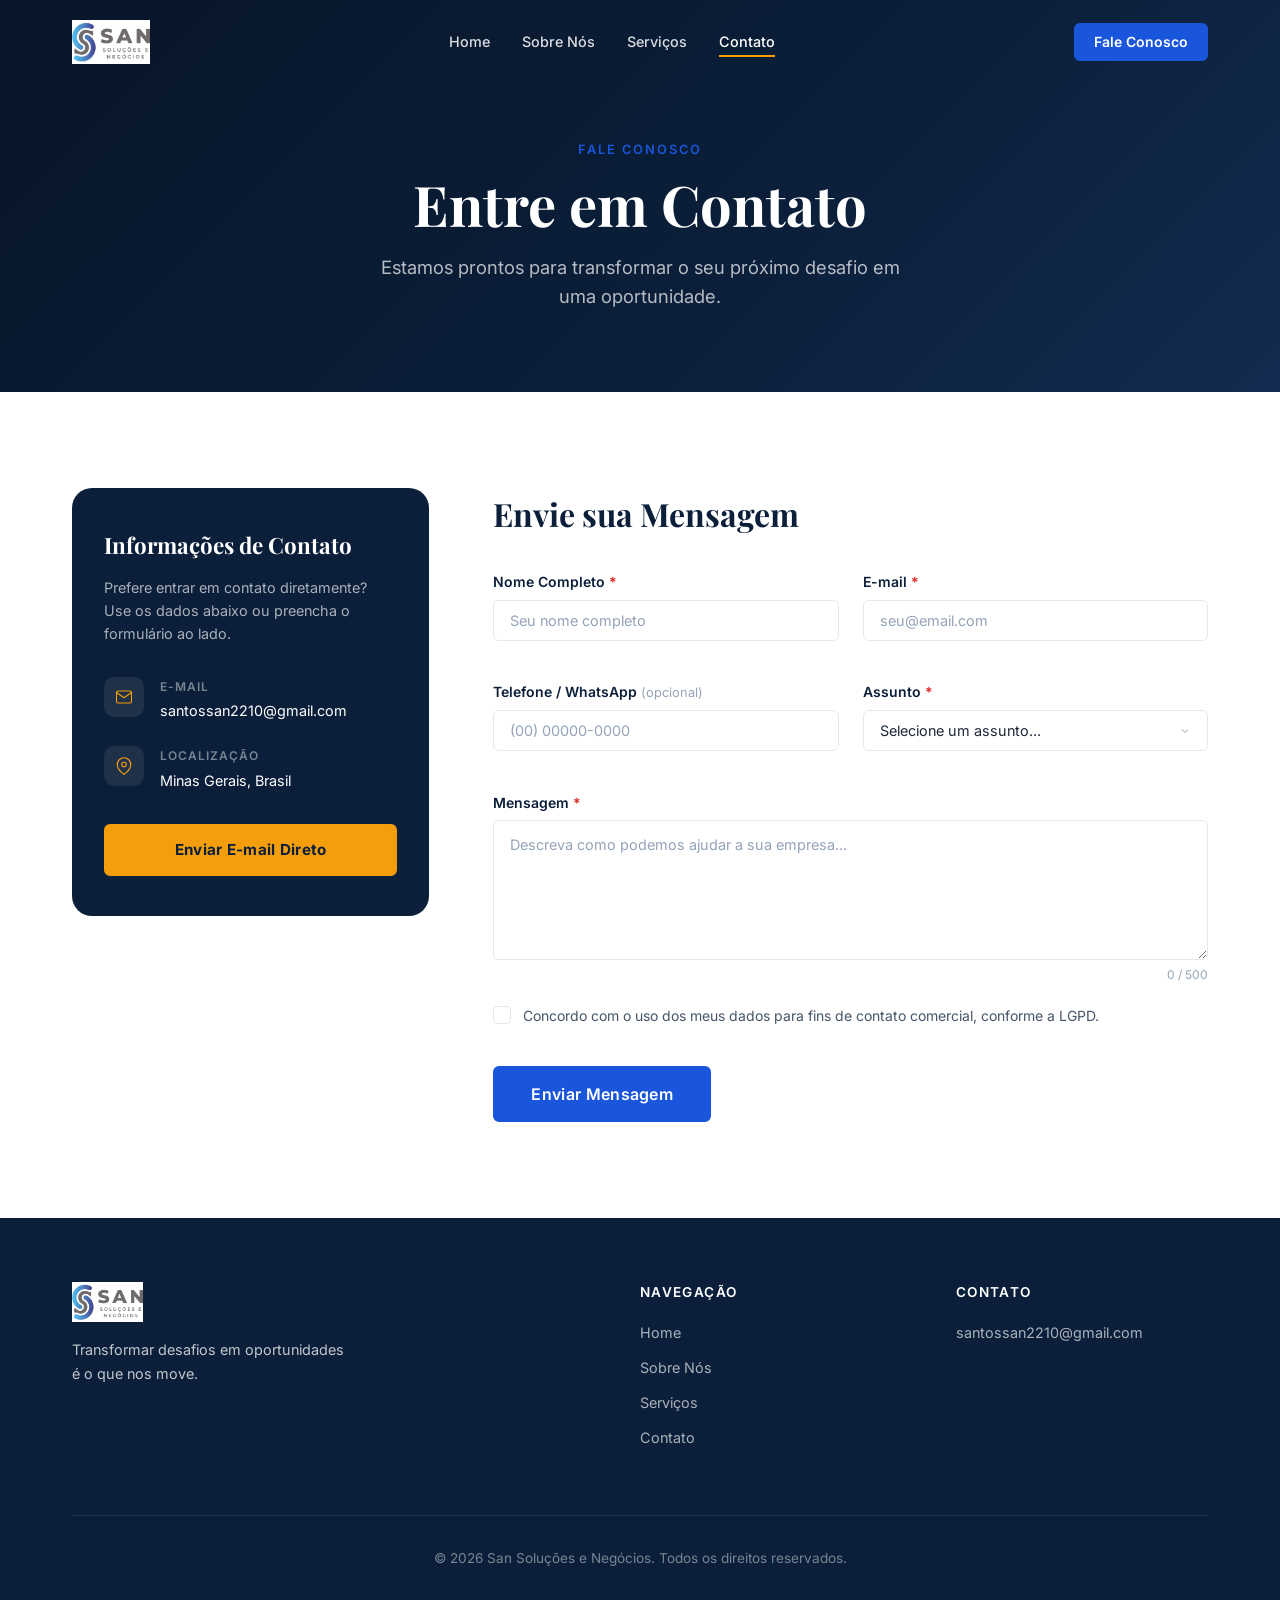
==== commit 25581c53: "Organização dos codigos" ====
--- a/pages/contato.html
+++ b/pages/contato.html
@@ -27,8 +27,12 @@
   <header class="site-header scrolled" id="site-header">
     <nav class="navbar container" role="navigation" aria-label="Navegação principal">
       <a class="navbar-logo" href="../index.html" aria-label="San Soluções e Negócios - Início">
-        <span class="logo-icon">S</span>
-        <span class="logo-text">San <strong>Soluções</strong></span>
+        <img src="../image/logo" alt="San Soluções e Negócios" class="logo-img"
+          onerror="this.style.display='none'; this.nextElementSibling.style.display='flex'">
+        <span class="logo-fallback" style="display:none">
+          <span class="logo-icon">S</span>
+          <span class="logo-text">San <strong>Soluções</strong></span>
+        </span>
       </a>
       <ul class="nav-links" id="nav-links" role="list">
         <li><a href="../index.html" class="nav-link">Home</a></li>
@@ -255,8 +259,12 @@
       <div class="footer-grid">
         <div class="footer-brand">
           <a class="navbar-logo" href="../index.html">
-            <span class="logo-icon">S</span>
-            <span class="logo-text">San <strong>Soluções</strong></span>
+            <img src="../image/logo" alt="San Soluções e Negócios" class="logo-img logo-img--footer"
+              onerror="this.style.display='none'; this.nextElementSibling.style.display='flex'">
+            <span class="logo-fallback" style="display:none">
+              <span class="logo-icon">S</span>
+              <span class="logo-text">San <strong>Soluções</strong></span>
+            </span>
           </a>
           <p>Transformar desafios em oportunidades é o que nos move.</p>
         </div>
--- a/css/global.css
+++ b/css/global.css
@@ -4,7 +4,6 @@
   Conceitos aplicados: CSS Custom Properties (variáveis),
   Flexbox, Grid, responsividade com media queries,
   acessibilidade (foco visível, reduced-motion)
-  Material Design (botões, cards, sombras, transições)
 */
 
 /* ===== 1. RESET E VARIÁVEIS ===== */
@@ -191,6 +190,35 @@
 }
 .site-header.scrolled .navbar-logo { color: var(--clr-navy); }
 
+/* Imagem de logo (arquivo da pasta /image) */
+.logo-img {
+  height: 44px;       /* altura do logo na navbar */
+  width: auto;        /* largura proporcional automática */
+  object-fit: contain;
+  display: block;
+  /* Logo branco no header transparente — use filter para inverter se precisar */
+  /* filter: brightness(0) invert(1); /* torna o logo branco sobre fundo escuro */
+  transition: filter var(--transition);
+}
+
+/* Quando o header fica branco, remove o filtro de inversão */
+.site-header.scrolled .logo-img {
+  filter: none;
+}
+
+/* Logo no rodapé — sem filtro (fundo escuro, logo em cor natural ou branco) */
+.logo-img--footer {
+  height: 40px;
+ /* filter: brightness(0) invert(1); /* logo branco no rodapé escuro */
+}
+
+/* Span de fallback (texto) — só aparece se a imagem falhar */
+.logo-fallback {
+  display: flex;
+  align-items: center;
+  gap: 0.6rem;
+}
+
 .logo-icon {
   display: flex;
   align-items: center;
--- a/css/pages.css
+++ b/css/pages.css
@@ -2,7 +2,6 @@
   San Soluções e Negócios - CSS das Páginas Internas (pages.css)
   ================================================================
   Estilos compartilhados entre sobre.html, servicos.html e contato.html
-  possibilidades de melhoria: implementação de novos estilos para páginas internas, animações, interações, etc.
 */
 
 /* ===== HERO INTERNO ===== */
@@ -12,6 +11,26 @@
   background: linear-gradient(135deg, #071528 0%, #0B1F3A 60%, #132B50 100%);
   color: var(--clr-white);
   text-align: center;
+  position: relative; /* necessário para o overlay da imagem de fundo */
+}
+
+/* Quando usa banner-2 como fundo, adiciona overlay escuro para legibilidade */
+.page-hero--banner {
+  background-color: var(--clr-navy); /* fallback se a imagem não carregar */
+}
+
+/* Overlay escuro semitransparente sobre o banner */
+.page-hero-overlay {
+  position: absolute;
+  inset: 0;
+  background: linear-gradient(135deg, rgba(7,21,40,0.78) 0%, rgba(11,31,58,0.72) 100%);
+  z-index: 0;
+}
+
+/* Garante que o conteúdo fique acima do overlay */
+.page-hero--banner .container {
+  position: relative;
+  z-index: 1;
 }
 
 .page-hero-title {
@@ -121,19 +140,36 @@
 
 .membro-foto {
   background: linear-gradient(135deg, var(--clr-blue), #1648c0);
-  height: 160px;
+  height: 260px; /* altura aumentada para fotos reais */
   display: flex;
   align-items: center;
   justify-content: center;
-}
-
-.membro-foto--ceo {
-  background: linear-gradient(135deg, #0B1F3A, var(--clr-blue));
-}
-
-.membro-card--placeholder .membro-foto {
-  background: linear-gradient(135deg, #94A3B8, #64748B);
-  opacity: 0.6;
+  overflow: hidden; /* corta a imagem nos cantos arredondados */
+}
+
+/* Foto real (com <img>) — ocupa todo o espaço do card */
+.membro-foto--img {
+  background: var(--clr-gray-1);
+  padding: 0;
+}
+
+/* A tag <img> dentro do card de membro */
+.membro-img {
+  width: 100%;
+  height: 100%;
+  object-fit: cover;       /* mantém proporção e cobre a área */
+  object-position: top;    /* foca na parte superior (rosto) */
+  display: block;
+  transition: transform 0.4s ease;
+}
+
+.membro-card:hover .membro-img {
+  transform: scale(1.04); /* leve zoom ao passar o mouse */
+}
+
+/* Fallback visual (letra inicial) quando a imagem não carrega */
+.membro-foto--fallback {
+  background: linear-gradient(135deg, #0B1F3A, var(--clr-blue)) !important;
 }
 
 .membro-inicial {
--- a/css/contato.css
+++ b/css/contato.css
@@ -1,10 +1,10 @@
 /*
   San Soluções e Negócios - CSS do Formulário de Contato (contato.css)
   =====================================================================
-  Estilos do formulário - Aprovado pelo Time Santos
+  Estilos do formulário, validação e feedback visual
 */
 
-/* ===== LAYOUT - INICIAL ===== */
+/* ===== LAYOUT ===== */
 .contato-section { padding: var(--space-xl) 0; }
 
 .contato-grid {
@@ -14,7 +14,7 @@
   align-items: start;
 }
 
-/* ===== CARD DE 1 INFO ===== */
+/* ===== CARD DE INFO ===== */
 .contato-info .info-card {
   background: var(--clr-navy);
   color: var(--clr-white);
@@ -94,7 +94,7 @@
   border-color: #d97706 !important;
 }
 
-/* ===== FORMULÁRIO 1 ===== */
+/* ===== FORMULÁRIO ===== */
 .contato-form-wrap h2 {
   font-family: var(--ff-display);
   font-size: clamp(1.5rem, 3vw, 2rem);
@@ -202,7 +202,7 @@
 .char-count.limit-near { color: #D97706; }
 .char-count.limit-reached { color: #DC2626; }
 
-/* Mensagem importante de erro por campo */
+/* Mensagem de erro por campo */
 .form-error {
   font-size: 0.8rem;
   color: #DC2626;
@@ -226,14 +226,14 @@
 }
 
 .checkbox-input {
-  /* Esconde o input */
+  /* Esconde o input nativo mas mantém acessível */
   position: absolute;
   opacity: 0;
   width: 0;
   height: 0;
 }
 
-/* Checkbox visual */
+/* Checkbox visual customizado */
 .checkbox-custom {
   flex-shrink: 0;
   width: 18px;
@@ -248,7 +248,7 @@
   transition: border-color var(--transition), background var(--transition);
 }
 
-/* Estado checked */
+/* Estado checked via irmão */
 .checkbox-input:checked + .checkbox-custom {
   background: var(--clr-blue);
   border-color: var(--clr-blue);
